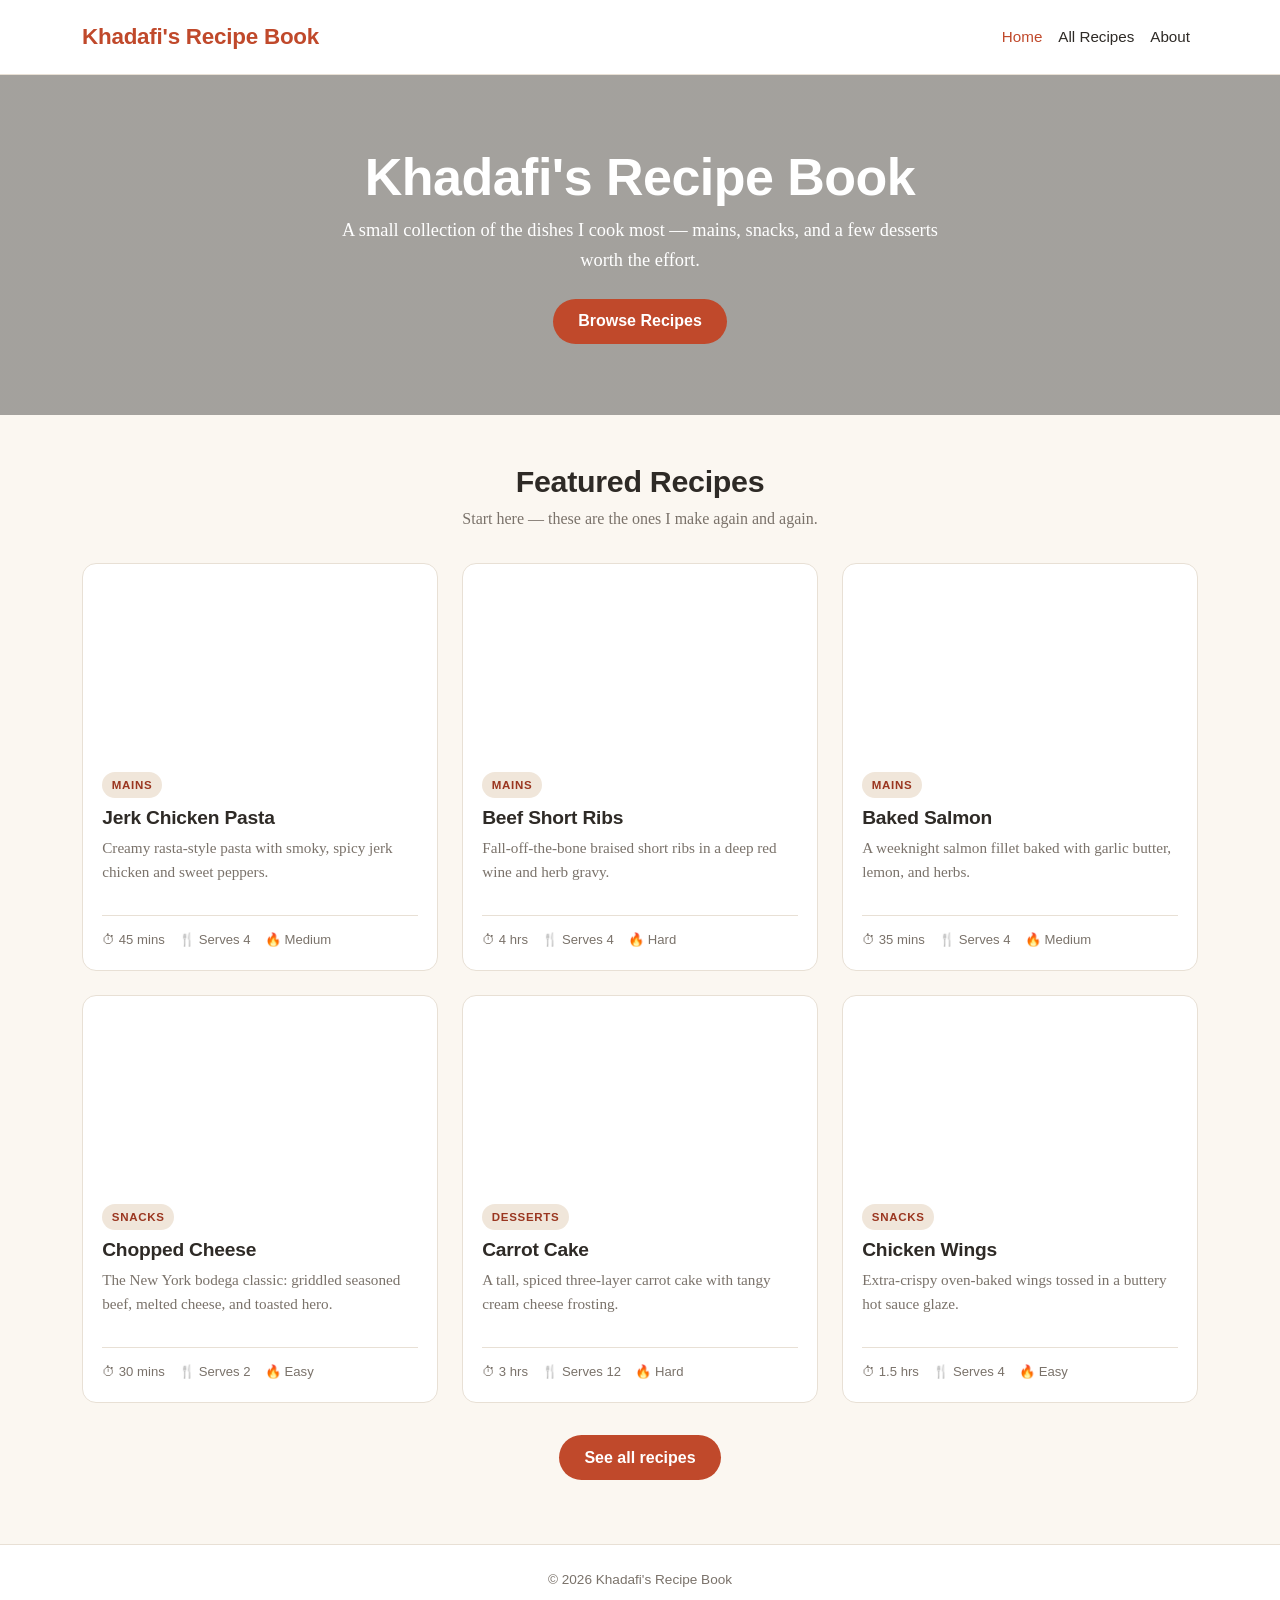
==== index.html @ 9b1b8860 "Add files via upload" ====
<!DOCTYPE html>
<html lang="en">

<head>
   <meta charset="UTF-8">
   <meta name="viewport" content="width=device-width, initial-scale=1.0">
   <title>Khadafi's Recipe Book</title>
   <link rel="stylesheet" href="https://cdn.jsdelivr.net/npm/bootstrap@5.3.0/dist/css/bootstrap.min.css">
   <link rel="stylesheet" href="styles.css">
</head>

<body>

   <nav class="navbar navbar-expand-lg">
      <div class="container">
         <a class="navbar-brand" href="index.html">Khadafi's Recipe Book</a>
         <button class="navbar-toggler" type="button" data-bs-toggle="collapse" data-bs-target="#navbarNav">
            <span class="navbar-toggler-icon"></span>
         </button>
         <div class="collapse navbar-collapse" id="navbarNav">
            <ul class="navbar-nav ms-auto">
               <li class="nav-item"><a class="nav-link active" href="index.html">Home</a></li>
               <li class="nav-item"><a class="nav-link" href="recipes.html">All Recipes</a></li>
               <li class="nav-item"><a class="nav-link" href="about.html">About</a></li>
            </ul>
         </div>
      </div>
   </nav>

   <header class="hero">
      <div class="hero-text">
         <h1>Khadafi's Recipe Book</h1>
         <p>A small collection of the dishes I cook most — mains, snacks, and a few desserts worth the effort.</p>
         <a href="recipes.html" class="btn btn-accent">Browse Recipes</a>
      </div>
   </header>

   <div class="container">
      <h2 class="section-title">Featured Recipes</h2>
      <p class="section-subtitle">Start here — these are the ones I make again and again.</p>
      <div class="row" id="featured-recipes"></div>
      <div class="text-center mt-2 mb-5">
         <a href="recipes.html" class="btn btn-accent">See all recipes</a>
      </div>
   </div>

   <footer class="site-footer">
      &copy; <span id="year"></span> Khadafi's Recipe Book
   </footer>

   <script src="recipes.js"></script>
   <script src="https://cdn.jsdelivr.net/npm/bootstrap@5.3.0/dist/js/bootstrap.bundle.min.js"></script>
   <script>document.getElementById("year").textContent = new Date().getFullYear();</script>
</body>

</html>
---- styles.css ----
/* ============================================================
   Khadafi's Recipe Book
   ============================================================ */

:root {
  --bg: #fbf7f1;
  --surface: #ffffff;
  --ink: #2e2a26;
  --muted: #7a726a;
  --accent: #c0492b;
  --accent-dark: #9a3620;
  --line: #e8e0d5;
}

* {
  box-sizing: border-box;
}

body {
  font-family: "Georgia", "Times New Roman", serif;
  background-color: var(--bg);
  color: var(--ink);
  margin: 0;
  line-height: 1.6;
}

h1,
h2,
h3,
.navbar-brand {
  font-family: "Helvetica Neue", Arial, sans-serif;
  font-weight: 700;
  letter-spacing: -0.01em;
}

a {
  color: var(--accent);
  text-decoration: none;
}

a:hover {
  color: var(--accent-dark);
}

/* ---------- nav ---------- */

.navbar {
  background-color: var(--surface);
  border-bottom: 1px solid var(--line);
  padding: 14px 0;
}

.navbar-brand {
  font-size: 1.4rem;
  color: var(--accent) !important;
}

.navbar .nav-link {
  color: var(--ink) !important;
  font-family: "Helvetica Neue", Arial, sans-serif;
  font-size: 0.95rem;
  padding: 0.25rem 0.9rem;
}

.navbar .nav-link:hover,
.navbar .nav-link.active {
  color: var(--accent) !important;
}

/* ---------- hero ---------- */

.hero {
  background: linear-gradient(rgba(0, 0, 0, 0.35), rgba(0, 0, 0, 0.35)),
    url("https://images.unsplash.com/photo-1490645935967-10de6ba17061?auto=format&fit=crop&w=1600&q=60")
      no-repeat center center / cover;
  min-height: 340px;
  display: flex;
  align-items: center;
  justify-content: center;
  text-align: center;
  color: #fff;
  padding: 40px 20px;
}

.hero-text {
  max-width: 640px;
}

.hero h1 {
  font-size: clamp(2rem, 5vw, 3.25rem);
  margin-bottom: 0.5rem;
}

.hero p {
  font-size: 1.15rem;
  margin-bottom: 1.5rem;
}

.btn-accent {
  background-color: var(--accent);
  border: none;
  color: #fff;
  font-family: "Helvetica Neue", Arial, sans-serif;
  font-weight: 600;
  padding: 0.65rem 1.6rem;
  border-radius: 999px;
  transition: background-color 0.2s ease;
}

.btn-accent:hover {
  background-color: var(--accent-dark);
  color: #fff;
}

/* ---------- section headings ---------- */

.section-title {
  text-align: center;
  margin: 3rem 0 0.4rem;
  font-size: 1.9rem;
}

.section-subtitle {
  text-align: center;
  color: var(--muted);
  margin-bottom: 2rem;
}

/* ---------- recipe cards ---------- */

.recipe-card {
  display: flex;
  flex-direction: column;
  height: 100%;
  background: var(--surface);
  border: 1px solid var(--line);
  border-radius: 14px;
  overflow: hidden;
  color: var(--ink);
  transition: transform 0.2s ease, box-shadow 0.2s ease;
}

.recipe-card:hover {
  transform: translateY(-4px);
  box-shadow: 0 12px 28px rgba(0, 0, 0, 0.12);
  color: var(--ink);
}

.recipe-card-img {
  height: 190px;
  background-size: cover;
  background-position: center;
}

.recipe-card-body {
  padding: 1.1rem 1.2rem 1.3rem;
  display: flex;
  flex-direction: column;
  flex-grow: 1;
}

.recipe-card-body h3 {
  font-size: 1.2rem;
  margin: 0.5rem 0 0.4rem;
}

.recipe-blurb {
  color: var(--muted);
  font-size: 0.95rem;
  flex-grow: 1;
}

.badge-category {
  align-self: flex-start;
  background: #f0e6da;
  color: var(--accent-dark);
  font-family: "Helvetica Neue", Arial, sans-serif;
  font-size: 0.72rem;
  font-weight: 700;
  text-transform: uppercase;
  letter-spacing: 0.06em;
  padding: 0.25rem 0.6rem;
  border-radius: 999px;
}

.recipe-meta {
  display: flex;
  flex-wrap: wrap;
  gap: 0.9rem;
  margin-top: 0.9rem;
  padding-top: 0.8rem;
  border-top: 1px solid var(--line);
  font-family: "Helvetica Neue", Arial, sans-serif;
  font-size: 0.82rem;
  color: var(--muted);
}

/* ---------- search + filters ---------- */

.toolbar {
  max-width: 720px;
  margin: 0 auto 2rem;
}

#searchInput {
  border: 1px solid var(--line);
  border-radius: 999px;
  padding: 0.7rem 1.2rem;
  font-family: "Helvetica Neue", Arial, sans-serif;
}

#searchInput:focus {
  outline: none;
  border-color: var(--accent);
  box-shadow: 0 0 0 3px rgba(192, 73, 43, 0.15);
}

#category-filters {
  display: flex;
  flex-wrap: wrap;
  gap: 0.5rem;
  justify-content: center;
  margin-top: 1rem;
}

.filter-btn {
  background: var(--surface);
  border: 1px solid var(--line);
  color: var(--ink);
  font-family: "Helvetica Neue", Arial, sans-serif;
  font-size: 0.85rem;
  padding: 0.4rem 1rem;
  border-radius: 999px;
  cursor: pointer;
  transition: all 0.15s ease;
}

.filter-btn:hover {
  border-color: var(--accent);
}

.filter-btn.active {
  background: var(--accent);
  border-color: var(--accent);
  color: #fff;
}

/* ---------- recipe detail ---------- */

.recipe-hero {
  height: 360px;
  background-size: cover;
  background-position: center;
  border-radius: 16px;
}

.recipe-detail-body {
  background: var(--surface);
  border: 1px solid var(--line);
  border-radius: 16px;
  padding: 2rem;
  margin-top: -60px;
  position: relative;
}

.back-link {
  display: inline-block;
  font-family: "Helvetica Neue", Arial, sans-serif;
  font-size: 0.9rem;
  margin-bottom: 0.8rem;
}

.recipe-detail-body h1 {
  font-size: clamp(1.8rem, 4vw, 2.6rem);
  margin: 0.5rem 0;
}

.recipe-detail-body .lead {
  color: var(--muted);
}

.recipe-stats {
  display: flex;
  flex-wrap: wrap;
  gap: 1.5rem;
  margin-top: 1.2rem;
  padding: 1rem 0;
  border-top: 1px solid var(--line);
  border-bottom: 1px solid var(--line);
  font-family: "Helvetica Neue", Arial, sans-serif;
}

.recipe-stats div {
  display: flex;
  flex-direction: column;
}

.recipe-stats strong {
  font-size: 1.05rem;
}

.recipe-stats span {
  font-size: 0.8rem;
  color: var(--muted);
  text-transform: uppercase;
  letter-spacing: 0.05em;
}

.recipe-detail-body h2 {
  font-size: 1.35rem;
  margin-bottom: 0.9rem;
}

.ingredient-list {
  list-style: none;
  padding: 0;
}

.ingredient-list li {
  padding: 0.5rem 0 0.5rem 1.6rem;
  border-bottom: 1px dashed var(--line);
  position: relative;
}

.ingredient-list li::before {
  content: "\2713";
  position: absolute;
  left: 0;
  color: var(--accent);
  font-weight: 700;
}

.method-list {
  padding-left: 1.2rem;
}

.method-list li {
  margin-bottom: 0.9rem;
  padding-left: 0.4rem;
}

.method-list li::marker {
  color: var(--accent);
  font-family: "Helvetica Neue", Arial, sans-serif;
  font-weight: 700;
}

/* ---------- about ---------- */

.about-card {
  background: var(--surface);
  border: 1px solid var(--line);
  border-radius: 16px;
  padding: 2.5rem;
  max-width: 720px;
  margin: 0 auto;
}

/* ---------- footer ---------- */

.site-footer {
  background: var(--surface);
  border-top: 1px solid var(--line);
  text-align: center;
  color: var(--muted);
  font-family: "Helvetica Neue", Arial, sans-serif;
  font-size: 0.85rem;
  padding: 1.5rem 1rem;
  margin-top: 4rem;
}
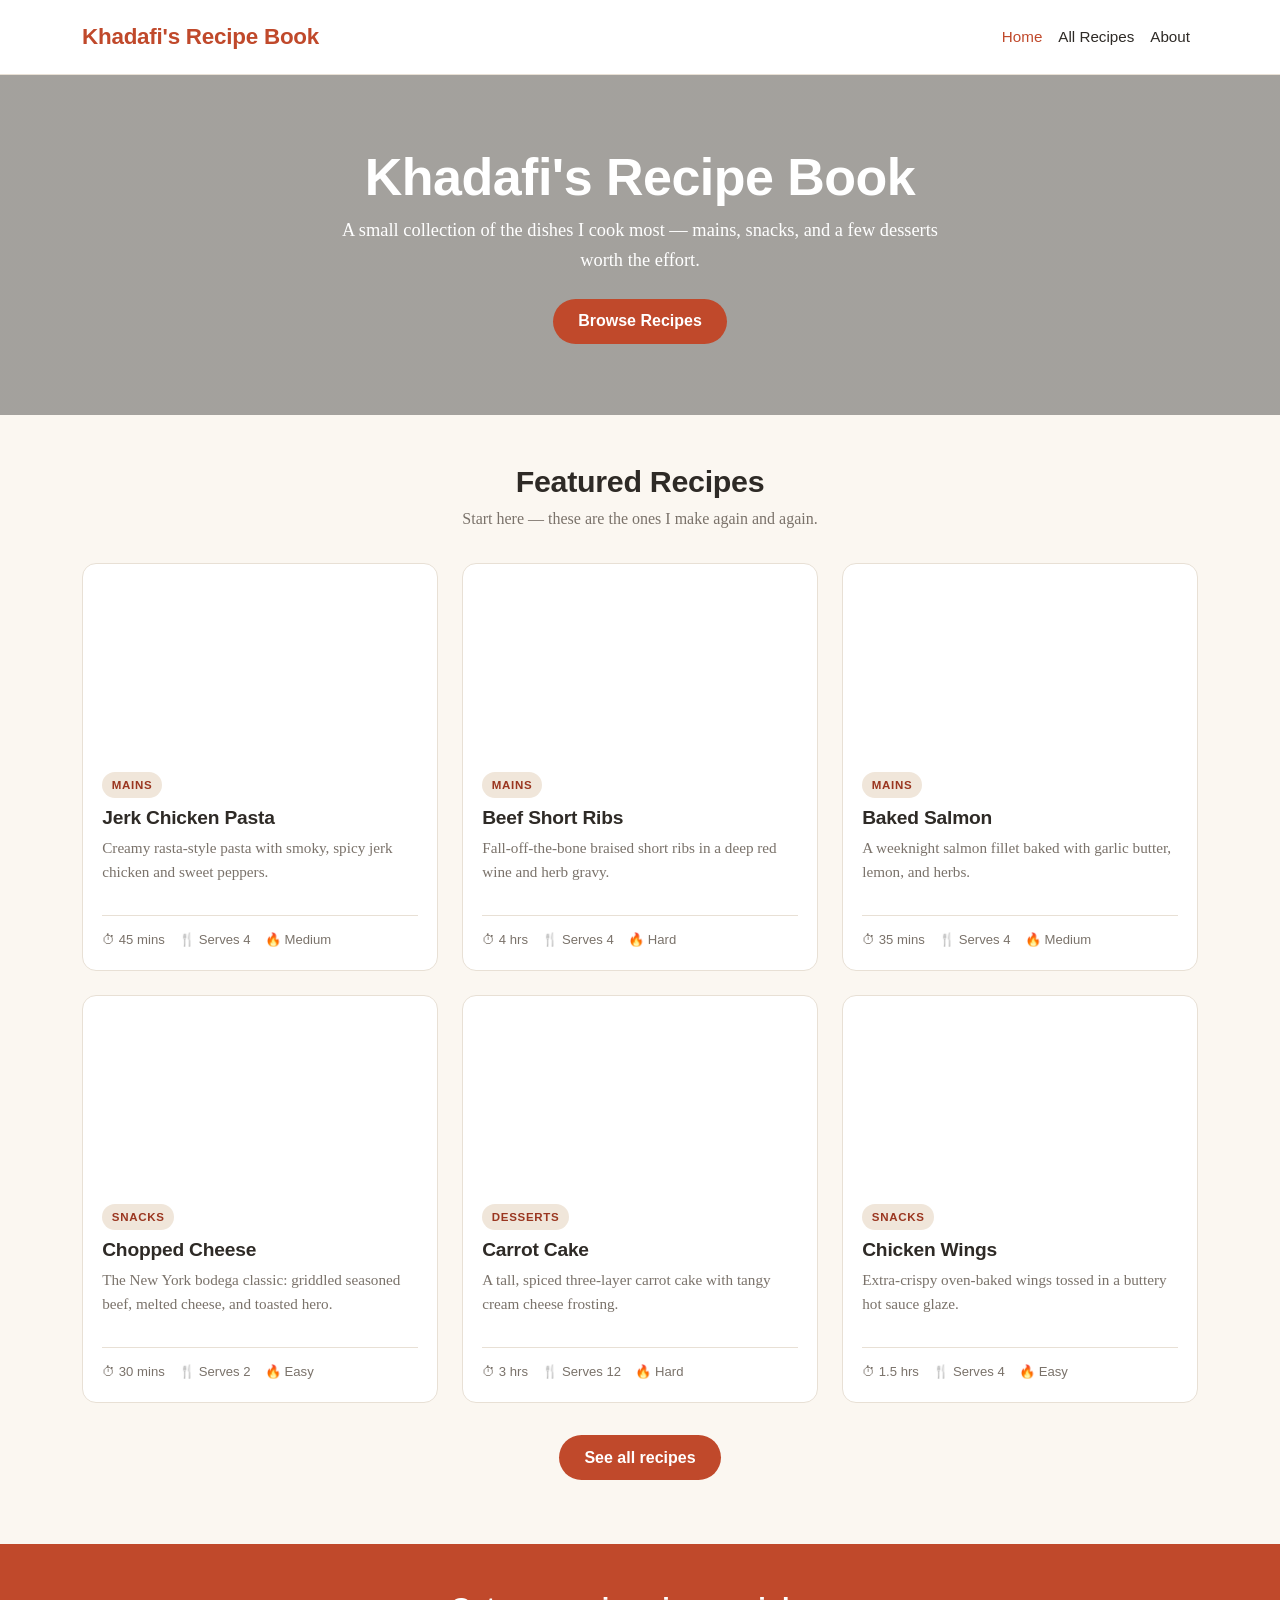
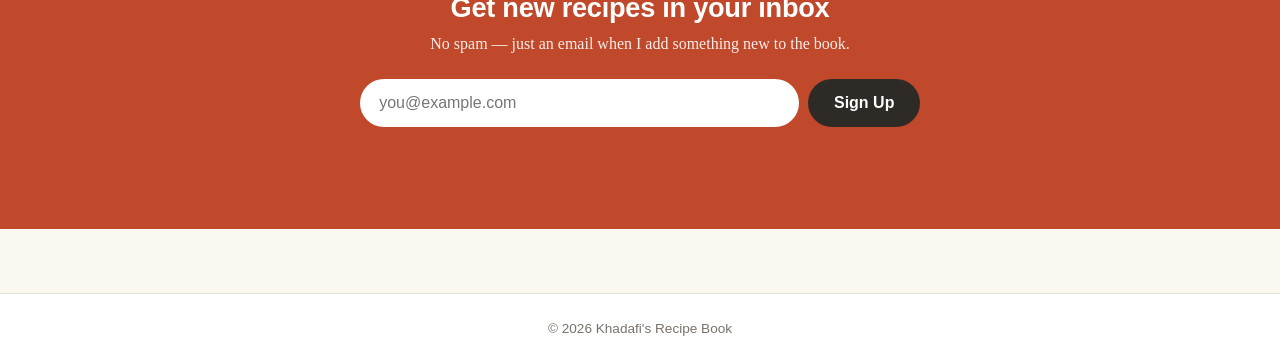
==== commit 532aa1fd: "Add files via upload" ====
--- a/index.html
+++ b/index.html
@@ -44,11 +44,24 @@
       </div>
    </div>
 
+   <section class="newsletter-section">
+      <div class="newsletter-card">
+         <h2>Get new recipes in your inbox</h2>
+         <p>No spam — just an email when I add something new to the book.</p>
+         <form class="newsletter-form" novalidate>
+            <input type="email" name="EMAIL" placeholder="you@example.com" required aria-label="Email address">
+            <button type="submit">Sign Up</button>
+         </form>
+         <p class="signup-message"></p>
+      </div>
+   </section>
+
    <footer class="site-footer">
       &copy; <span id="year"></span> Khadafi's Recipe Book
    </footer>
 
    <script src="recipes.js"></script>
+   <script src="newsletter.js"></script>
    <script src="https://cdn.jsdelivr.net/npm/bootstrap@5.3.0/dist/js/bootstrap.bundle.min.js"></script>
    <script>document.getElementById("year").textContent = new Date().getFullYear();</script>
 </body>
--- a/styles.css
+++ b/styles.css
@@ -345,6 +345,89 @@
   font-weight: 700;
 }
 
+/* ---------- newsletter signup ---------- */
+
+.newsletter-section {
+  background: var(--accent);
+  padding: 3rem 1rem;
+  margin-top: 4rem;
+}
+
+.newsletter-card {
+  max-width: 560px;
+  margin: 0 auto;
+  text-align: center;
+  color: #fff;
+}
+
+.newsletter-card h2 {
+  font-size: 1.7rem;
+  margin-bottom: 0.4rem;
+}
+
+.newsletter-card p {
+  color: rgba(255, 255, 255, 0.9);
+  margin-bottom: 1.4rem;
+}
+
+.newsletter-form {
+  display: flex;
+  gap: 0.6rem;
+  flex-wrap: wrap;
+  justify-content: center;
+}
+
+.newsletter-form input[type="email"] {
+  flex: 1 1 260px;
+  border: none;
+  border-radius: 999px;
+  padding: 0.7rem 1.2rem;
+  font-family: "Helvetica Neue", Arial, sans-serif;
+}
+
+.newsletter-form input[type="email"]:focus {
+  outline: none;
+  box-shadow: 0 0 0 3px rgba(255, 255, 255, 0.5);
+}
+
+.newsletter-form button {
+  background: var(--ink);
+  color: #fff;
+  border: none;
+  border-radius: 999px;
+  padding: 0.7rem 1.6rem;
+  font-family: "Helvetica Neue", Arial, sans-serif;
+  font-weight: 600;
+  cursor: pointer;
+  transition: background-color 0.2s ease;
+}
+
+.newsletter-form button:hover {
+  background: #000;
+}
+
+.newsletter-form button:disabled {
+  opacity: 0.7;
+  cursor: default;
+}
+
+.signup-message {
+  margin: 0.9rem 0 0;
+  font-family: "Helvetica Neue", Arial, sans-serif;
+  font-size: 0.9rem;
+  min-height: 1.2em;
+}
+
+.signup-message.success {
+  color: #d7f7dc;
+  font-weight: 600;
+}
+
+.signup-message.error {
+  color: #ffe1d6;
+  font-weight: 600;
+}
+
 /* ---------- about ---------- */
 
 .about-card {
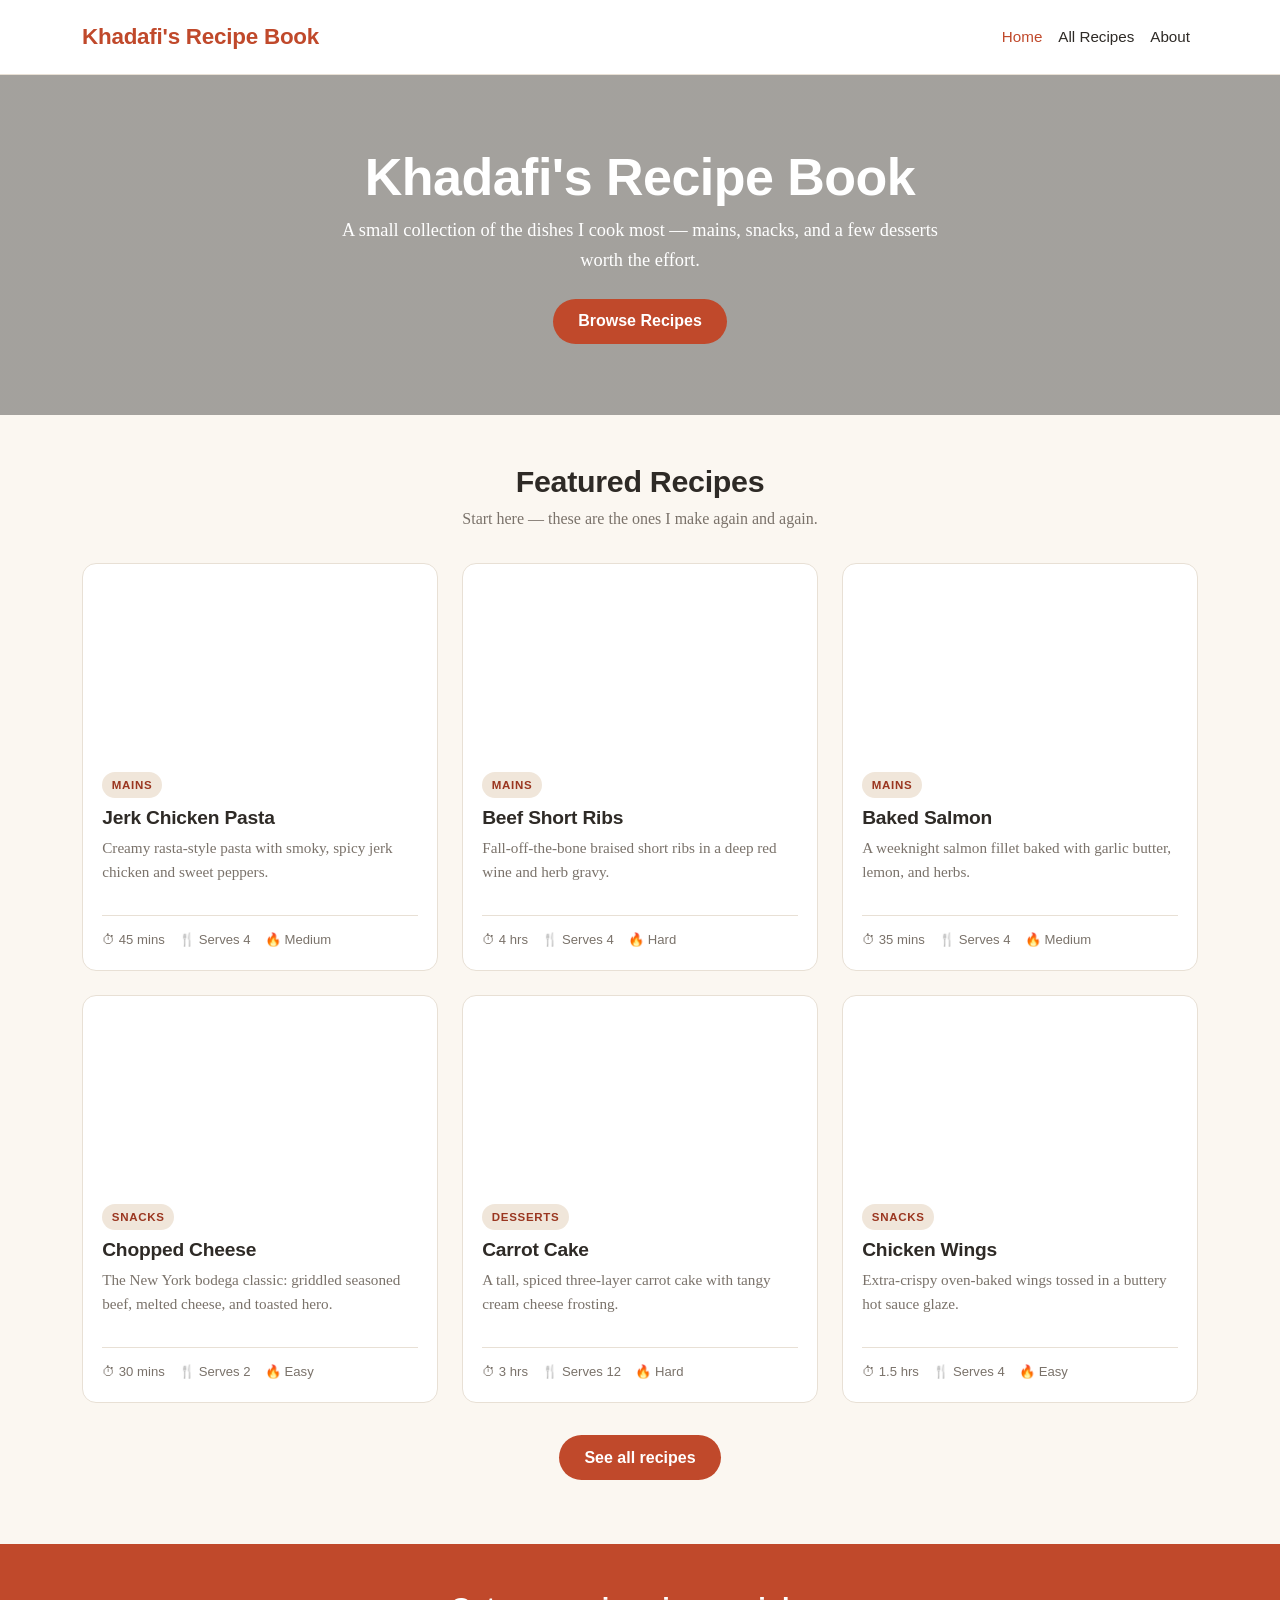
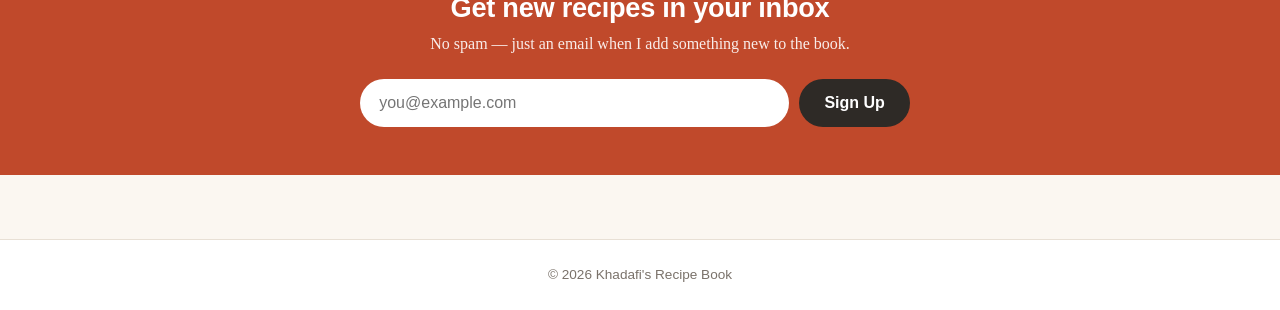
==== commit 9a00c799: "Add files via upload" ====
--- a/index.html
+++ b/index.html
@@ -48,11 +48,19 @@
       <div class="newsletter-card">
          <h2>Get new recipes in your inbox</h2>
          <p>No spam — just an email when I add something new to the book.</p>
-         <form class="newsletter-form" novalidate>
-            <input type="email" name="EMAIL" placeholder="you@example.com" required aria-label="Email address">
-            <button type="submit">Sign Up</button>
-         </form>
-         <p class="signup-message"></p>
+         <div id="mc_embed_signup">
+            <form action="https://khadafisrecipebook.us20.list-manage.com/subscribe/post?u=ab4adff1aeb7acd3c56072c76&amp;id=e557a57e4c&amp;f_id=002dc2e1f0" method="post" id="mc-embedded-subscribe-form" name="mc-embedded-subscribe-form" class="validate newsletter-form" target="_blank">
+               <input type="email" name="EMAIL" class="required email" id="mce-EMAIL" placeholder="you@example.com" aria-label="Email address" required>
+               <div aria-hidden="true" style="position:absolute; left:-5000px;">
+                  <input type="text" name="b_ab4adff1aeb7acd3c56072c76_e557a57e4c" tabindex="-1" value="">
+               </div>
+               <button type="submit" name="subscribe" id="mc-embedded-subscribe">Sign Up</button>
+               <div id="mce-responses" class="clear">
+                  <div class="response" id="mce-error-response" style="display:none;"></div>
+                  <div class="response" id="mce-success-response" style="display:none;"></div>
+               </div>
+            </form>
+         </div>
       </div>
    </section>
 
@@ -61,7 +69,9 @@
    </footer>
 
    <script src="recipes.js"></script>
-   <script src="newsletter.js"></script>
+   <script src="https://code.jquery.com/jquery-3.6.0.min.js"></script>
+   <script src="https://s3.amazonaws.com/downloads.mailchimp.com/js/mc-validate.js"></script>
+   <script>(function($) {window.fnames = new Array(); window.ftypes = new Array();fnames[0]='EMAIL';ftypes[0]='email';fnames[1]='FNAME';ftypes[1]='text';fnames[2]='LNAME';ftypes[2]='text';fnames[3]='ADDRESS';ftypes[3]='address';fnames[4]='PHONE';ftypes[4]='phone';fnames[5]='BIRTHDAY';ftypes[5]='birthday';fnames[6]='COMPANY';ftypes[6]='text';}(jQuery));var $mcj = jQuery.noConflict(true);</script>
    <script src="https://cdn.jsdelivr.net/npm/bootstrap@5.3.0/dist/js/bootstrap.bundle.min.js"></script>
    <script>document.getElementById("year").textContent = new Date().getFullYear();</script>
 </body>
--- a/styles.css
+++ b/styles.css
@@ -345,6 +345,46 @@
   font-weight: 700;
 }
 
+/* ---------- TEMPORARY: proposal RSVP (remove with the recipe entry in recipes.js) ---------- */
+
+.proposal-rsvp {
+  margin-top: 2rem;
+  padding-top: 1.5rem;
+  border-top: 1px solid var(--line);
+  text-align: center;
+}
+
+.proposal-rsvp .btn {
+  margin: 0 0.4rem;
+}
+
+.rsvp-message {
+  margin-top: 1rem;
+  font-family: "Helvetica Neue", Arial, sans-serif;
+  font-weight: 600;
+  color: var(--accent-dark);
+  min-height: 1.4em;
+}
+
+.confetti-piece {
+  position: fixed;
+  top: -2rem;
+  z-index: 9999;
+  pointer-events: none;
+  animation: confetti-fall 2.4s ease-in forwards;
+}
+
+@keyframes confetti-fall {
+  0% {
+    transform: translateY(0) rotate(0deg);
+    opacity: 1;
+  }
+  100% {
+    transform: translateY(105vh) rotate(360deg);
+    opacity: 0.2;
+  }
+}
+
 /* ---------- newsletter signup ---------- */
 
 .newsletter-section {
@@ -426,6 +466,16 @@
 .signup-message.error {
   color: #ffe1d6;
   font-weight: 600;
+}
+
+/* Mailchimp's own validation-error/success text inside the embedded form */
+#mc_embed_signup .response {
+  flex-basis: 100%;
+  margin-top: 0.6rem;
+  font-family: "Helvetica Neue", Arial, sans-serif;
+  font-size: 0.85rem;
+  font-weight: 600;
+  color: #ffe1d6;
 }
 
 /* ---------- about ---------- */
@@ -439,6 +489,20 @@
   margin: 0 auto;
 }
 
+.about-photo-wrap {
+  text-align: center;
+  margin-bottom: 1.8rem;
+}
+
+.about-photo {
+  width: 220px;
+  height: 220px;
+  object-fit: cover;
+  border-radius: 50%;
+  border: 4px solid var(--bg);
+  box-shadow: 0 8px 20px rgba(0, 0, 0, 0.15);
+}
+
 /* ---------- footer ---------- */
 
 .site-footer {
